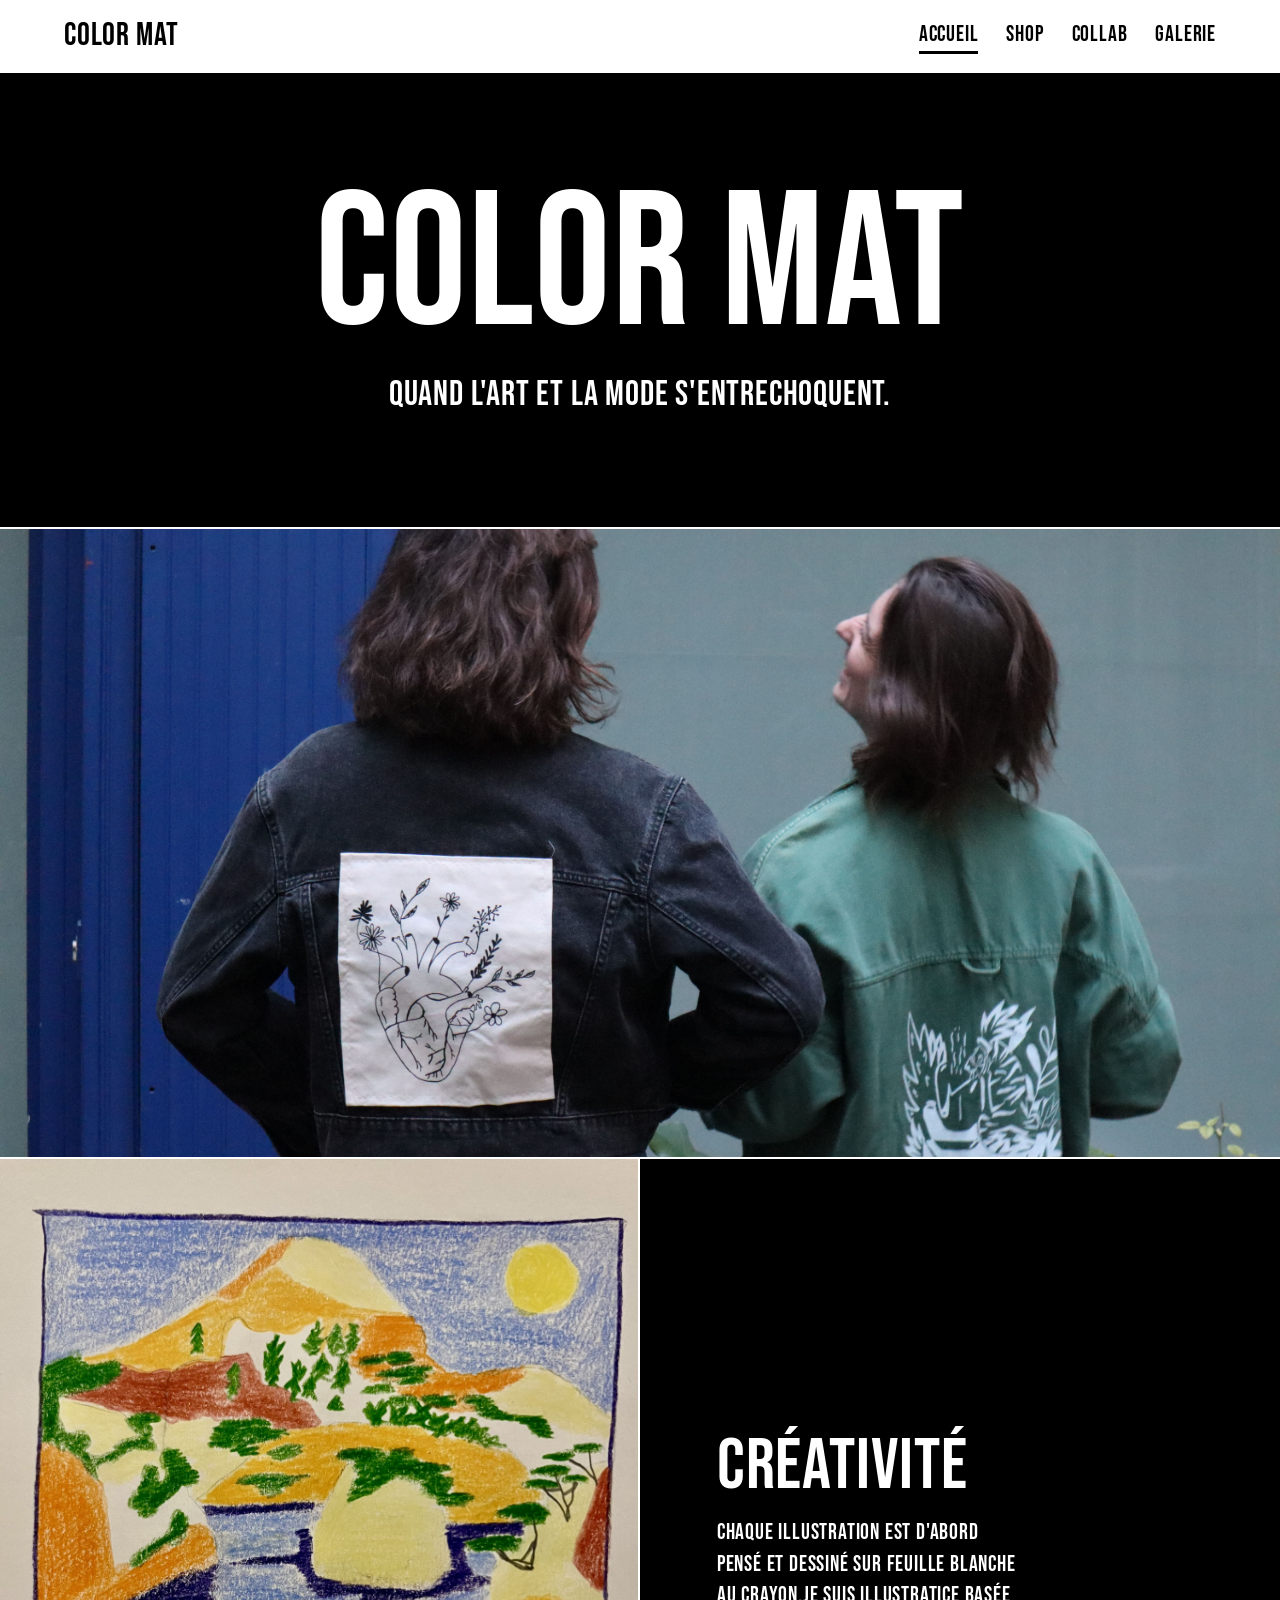
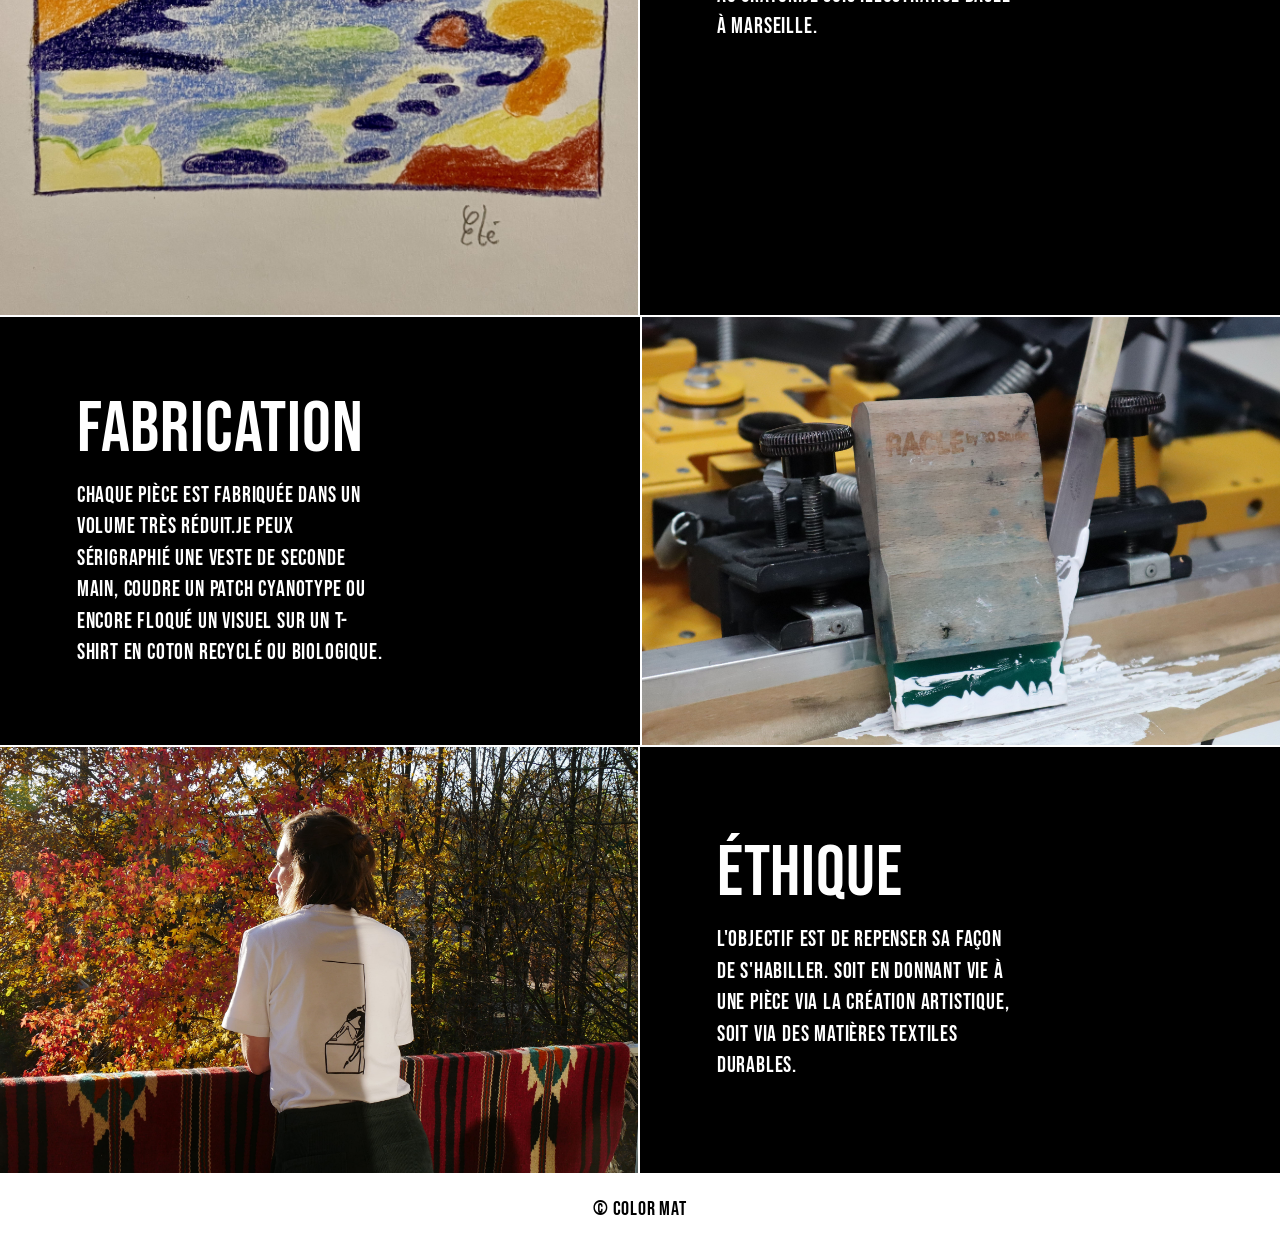
==== accueil.html @ 9a8d3190 "Rename index.html to accueil.html" ====
<!DOCTYPE html>
<html lang="fr"><head><meta charset="utf-8"><meta name="viewport" content="width=device-width,initial-scale=1">
<title>Accueil – COLOR MAT</title>
<link rel="preconnect" href="https://fonts.googleapis.com"><link href="https://fonts.googleapis.com/css2?family=Bebas+Neue&display=swap" rel="stylesheet">
<link rel="stylesheet" href="style.css"></head><body>
<header><a class="logo" href="index.html">COLOR MAT</a><nav>
<a href="index.html" class="actif">Accueil</a><a href="shop.html">Shop</a><a href="collab.html">Collab</a><a href="galerie.html">Galerie</a></nav></header>
<section class="hero"><h1>COLOR MAT</h1><p>Quand l'art et la mode s'entrechoquent.</p></section>
<section class="photo-large"><img src="images/accueil.jpg" alt="COLOR MAT"></section>
<section class="bloc"><div class="photo"><img src="images/creativite.jpg" alt="CRÉATIVITÉ"></div><div class="texte"><h2>CRÉATIVITÉ</h2><p>Chaque illustration est d'abord pensé et dessiné sur feuille blanche au crayon.Je suis illustratice basée à Marseille.</p></div></section>
<section class="bloc"><div class="photo"><img src="images/fabrication.jpg" alt="FABRICATION"></div><div class="texte"><h2>FABRICATION</h2><p>Chaque pièce est fabriquée dans un volume très réduit.Je peux sérigraphié une veste de seconde main, coudre un patch cyanotype ou encore floqué un visuel sur un t-shirt en coton recyclé ou biologique.</p></div></section>
<section class="bloc"><div class="photo"><img src="images/ethique.jpg" alt="ÉTHIQUE"></div><div class="texte"><h2>ÉTHIQUE</h2><p>L'objectif est de repenser sa façon de s'habiller. Soit en donnant vie à une pièce via la création artistique, soit via des matières textiles durables.</p></div></section>
<footer>© COLOR MAT</footer>
</body></html>
---- style.css ----
:root{--noir:#000;--blanc:#fff}
*{box-sizing:border-box;margin:0;padding:0}
body{background:var(--noir);color:var(--blanc);font-family:'Bebas Neue',sans-serif;font-size:1.25rem;letter-spacing:.04em;line-height:1.4}
a{color:inherit}
header{background:var(--blanc);color:var(--noir);display:flex;justify-content:space-between;align-items:center;flex-wrap:wrap;gap:12px;padding:14px 5vw;position:sticky;top:0;z-index:10}
header .logo{font-size:2rem;text-decoration:none}
nav{display:flex;gap:28px;flex-wrap:wrap}
nav a{text-decoration:none;font-size:1.4rem;border-bottom:3px solid transparent}
nav a:hover,nav a.actif{border-bottom-color:var(--noir)}
.hero{text-align:center;padding:12vh 5vw;border-bottom:2px solid var(--blanc)}
.hero h1{font-size:clamp(4rem,16vw,12rem);line-height:.9;font-weight:400}
.hero p{font-size:clamp(1.4rem,3vw,2.2rem);margin-top:16px}
.photo-large{border-bottom:2px solid var(--blanc);height:70vh;background:#222}
.photo-large img{width:100%;height:100%;object-fit:cover;object-position:center bottom;display:block}
.bloc{display:grid;grid-template-columns:1fr 1fr;border-bottom:2px solid var(--blanc)}
.bloc:nth-of-type(even) .photo{order:2}
.photo{background:#222;min-height:360px;border-right:2px solid var(--blanc)}
.bloc:nth-of-type(even) .photo{border-right:0;border-left:2px solid var(--blanc)}
.photo img{width:100%;height:100%;object-fit:cover;display:block}
.texte{padding:6vw;display:flex;flex-direction:column;justify-content:center;gap:14px}
.texte h2{font-size:clamp(2.5rem,6vw,4.5rem);font-weight:400;line-height:1}
.texte p{max-width:34ch;font-size:1.4rem}
.titre-page{padding:8vh 5vw;border-bottom:2px solid var(--blanc);font-size:clamp(3rem,9vw,7rem);line-height:1;font-weight:400}
.grille{display:grid;grid-template-columns:repeat(auto-fill,minmax(280px,1fr));border-left:2px solid var(--blanc)}
.produit{border-right:2px solid var(--blanc);border-bottom:2px solid var(--blanc);display:flex;flex-direction:column}
.produit .photo{min-height:0;aspect-ratio:4/5;border:0;border-bottom:2px solid var(--blanc)}
.produit .infos{padding:18px;display:flex;flex-direction:column;gap:8px;flex:1}
.produit h3{font-size:1.8rem;font-weight:400}
.produit p{font-size:1.1rem;opacity:.85}
.prix{font-size:1.6rem}
.btn{margin-top:auto;display:block;text-align:center;background:var(--blanc);color:var(--noir);padding:10px;text-decoration:none;font-size:1.4rem;border:2px solid var(--blanc)}
.btn:hover{background:var(--noir);color:var(--blanc)}
.collab{padding:8vh 5vw;max-width:900px;display:flex;flex-direction:column;gap:20px}
.collab p{font-size:1.5rem;max-width:40ch}
.galerie{columns:3 260px;column-gap:0;border-left:2px solid var(--blanc)}
.galerie figure{break-inside:avoid;border-right:2px solid var(--blanc);border-bottom:2px solid var(--blanc);background:#222}
.galerie img{width:100%;display:block;min-height:200px}
footer{background:var(--blanc);color:var(--noir);text-align:center;padding:20px}
@media(max-width:700px){.bloc{grid-template-columns:1fr}.bloc:nth-of-type(even) .photo{order:0}.photo,.bloc:nth-of-type(even) .photo{border:0;border-bottom:2px solid var(--blanc)}}
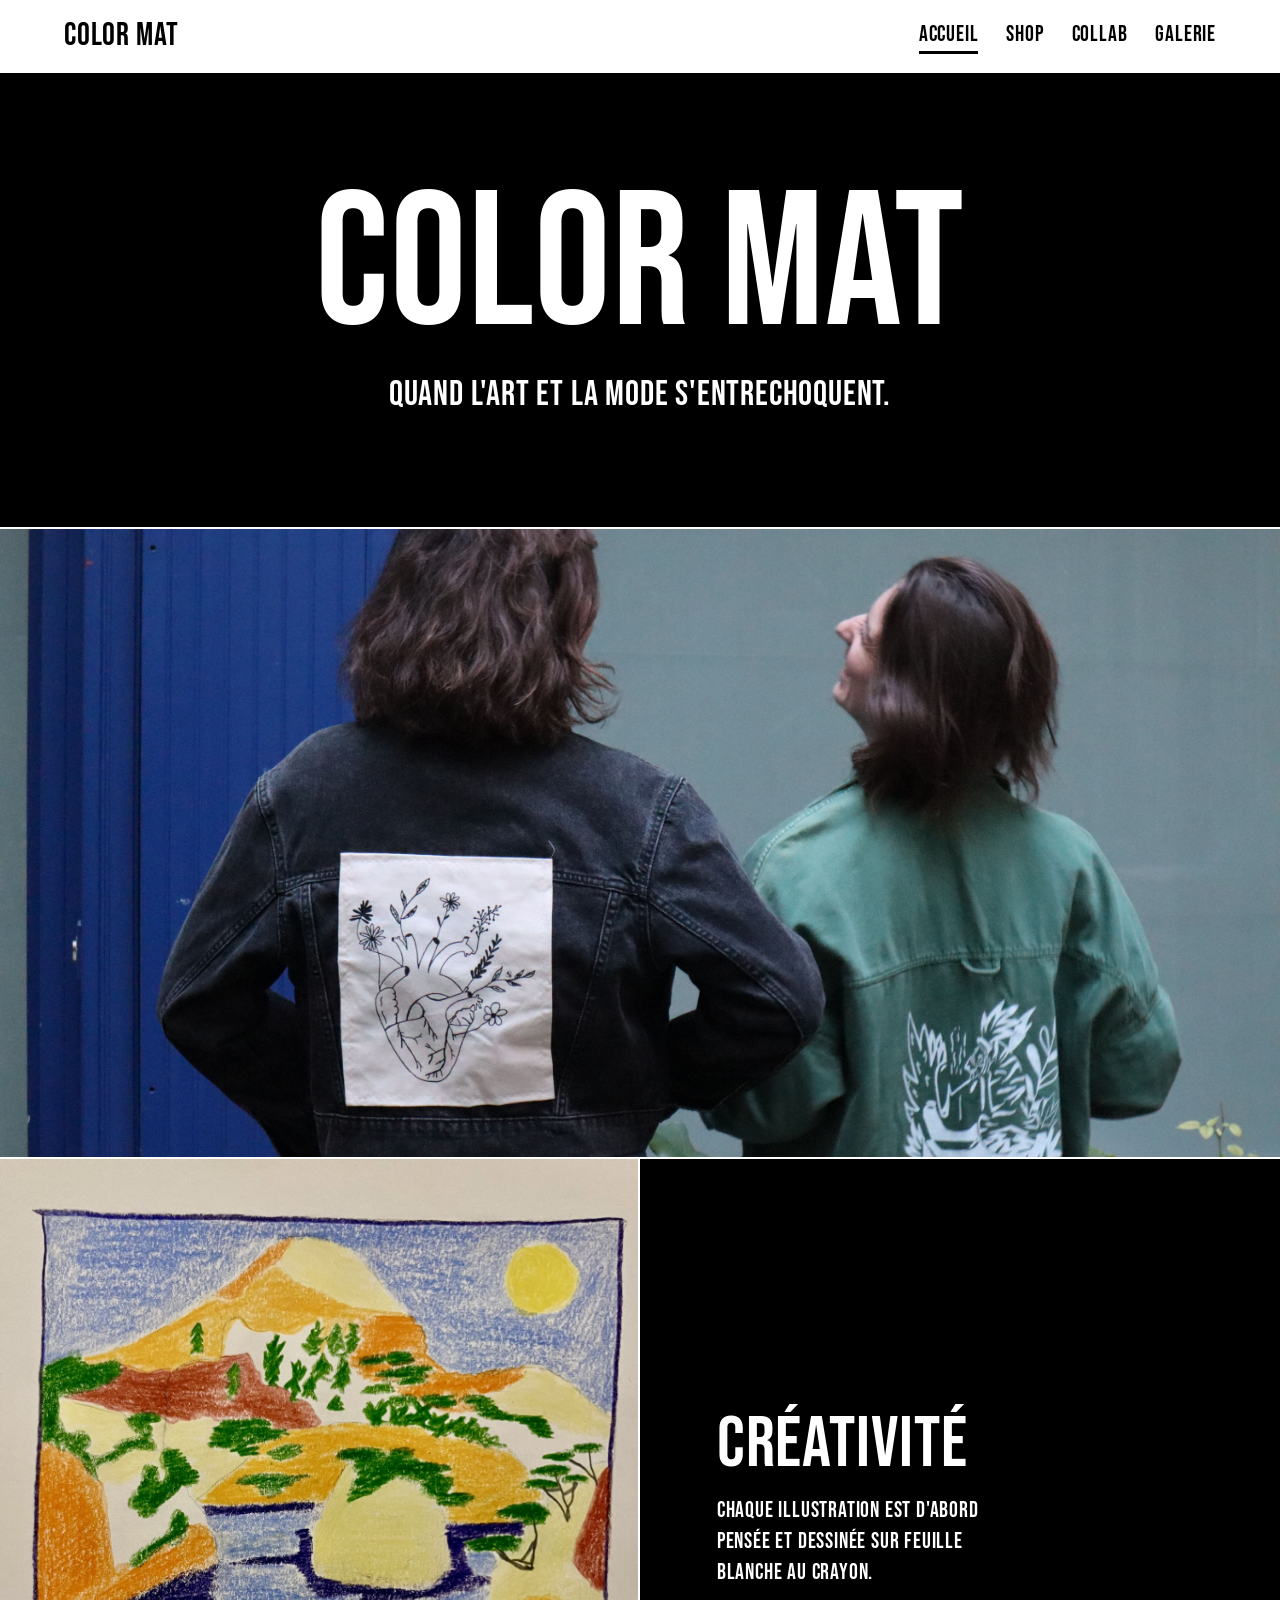
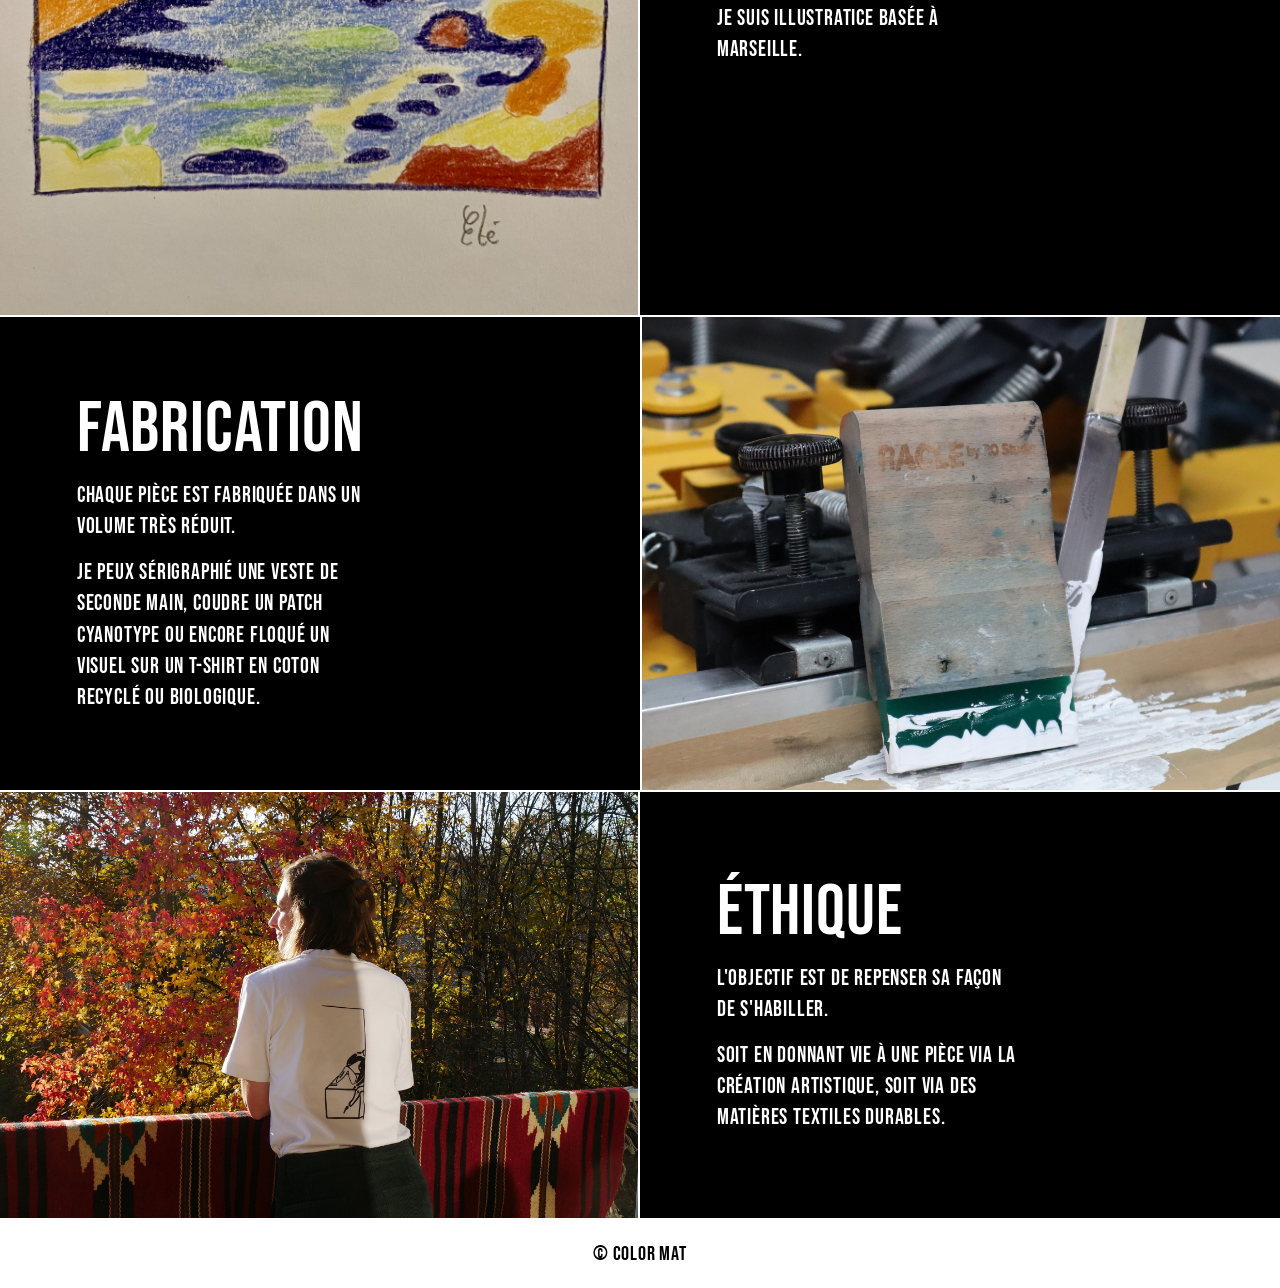
==== commit 9314b8fb: "Update accueil.html" ====
--- a/accueil.html
+++ b/accueil.html
@@ -7,8 +7,8 @@
 <a href="index.html" class="actif">Accueil</a><a href="shop.html">Shop</a><a href="collab.html">Collab</a><a href="galerie.html">Galerie</a></nav></header>
 <section class="hero"><h1>COLOR MAT</h1><p>Quand l'art et la mode s'entrechoquent.</p></section>
 <section class="photo-large"><img src="images/accueil.jpg" alt="COLOR MAT"></section>
-<section class="bloc"><div class="photo"><img src="images/creativite.jpg" alt="CRÉATIVITÉ"></div><div class="texte"><h2>CRÉATIVITÉ</h2><p>Chaque illustration est d'abord pensé et dessiné sur feuille blanche au crayon.Je suis illustratice basée à Marseille.</p></div></section>
-<section class="bloc"><div class="photo"><img src="images/fabrication.jpg" alt="FABRICATION"></div><div class="texte"><h2>FABRICATION</h2><p>Chaque pièce est fabriquée dans un volume très réduit.Je peux sérigraphié une veste de seconde main, coudre un patch cyanotype ou encore floqué un visuel sur un t-shirt en coton recyclé ou biologique.</p></div></section>
-<section class="bloc"><div class="photo"><img src="images/ethique.jpg" alt="ÉTHIQUE"></div><div class="texte"><h2>ÉTHIQUE</h2><p>L'objectif est de repenser sa façon de s'habiller. Soit en donnant vie à une pièce via la création artistique, soit via des matières textiles durables.</p></div></section>
+<section class="bloc"><div class="photo"><img src="images/creativite.jpg" alt="CRÉATIVITÉ"></div><div class="texte"><h2>CRÉATIVITÉ</h2><p>Chaque illustration est d'abord pensée et dessinée sur feuille blanche au crayon.</p><p>Je suis illustratice basée à Marseille.</p></div></section>
+<section class="bloc"><div class="photo"><img src="images/fabrication.jpg" alt="FABRICATION"></div><div class="texte"><h2>FABRICATION</h2><p>Chaque pièce est fabriquée dans un volume très réduit.</p><p>Je peux sérigraphié une veste de seconde main, coudre un patch cyanotype ou encore floqué un visuel sur un t-shirt en coton recyclé ou biologique.</p></div></section>
+<section class="bloc"><div class="photo"><img src="images/ethique.jpg" alt="ÉTHIQUE"></div><div class="texte"><h2>ÉTHIQUE</h2><p>L'objectif est de repenser sa façon de s'habiller.</p><p>Soit en donnant vie à une pièce via la création artistique, soit via des matières textiles durables.</p></div></section>
 <footer>© COLOR MAT</footer>
 </body></html>
